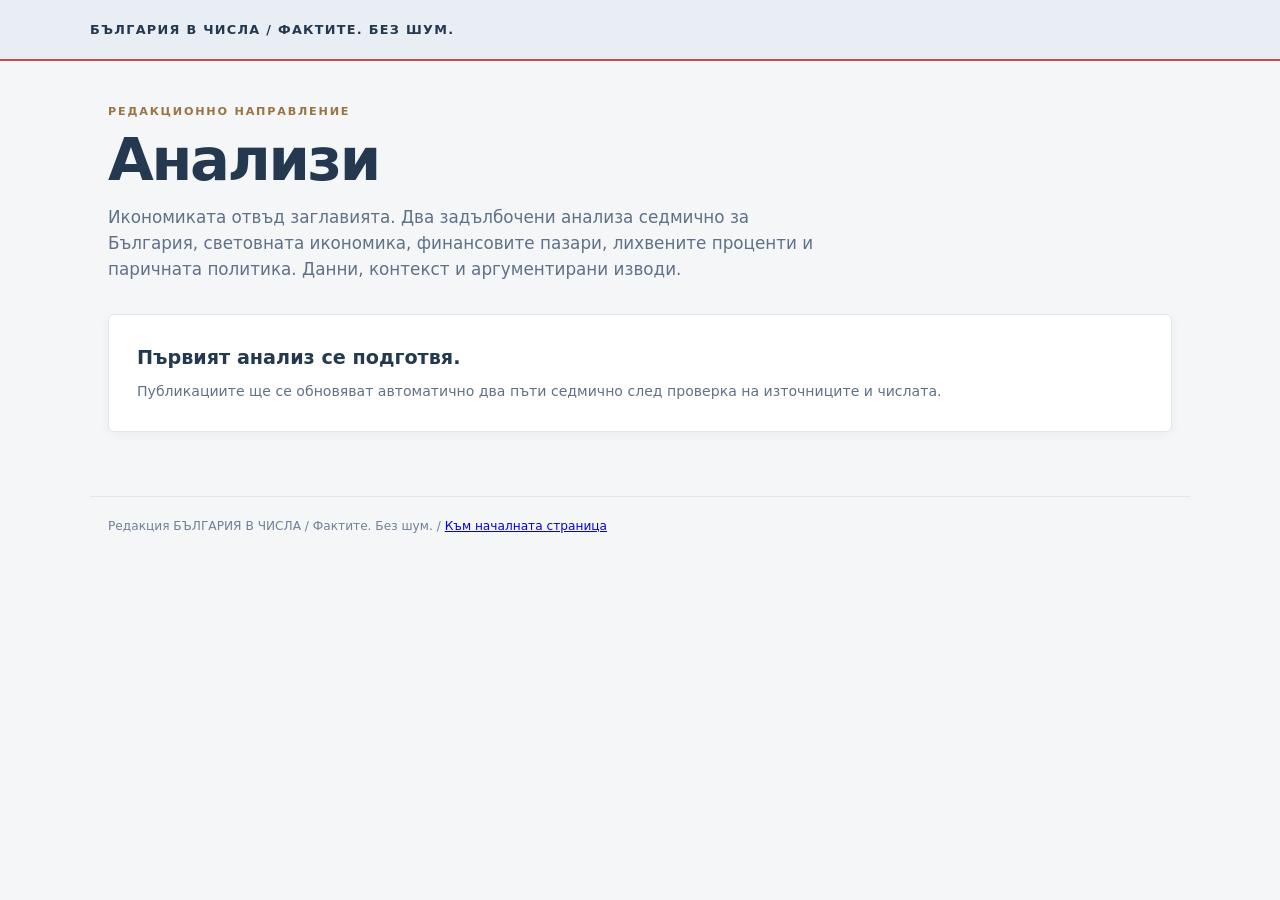
==== analizi/index.html @ 0a6eed20 "Add automated weekly analysis publishing system" ====
<!doctype html>
<html lang="bg"><head><meta charset="utf-8"><meta name="viewport" content="width=device-width,initial-scale=1">
<title>Анализи | БЪЛГАРИЯ В ЧИСЛА</title><meta name="description" content="Икономиката отвъд заглавията. Анализи за България, световната икономика, финансовите пазари и паричната политика.">
<meta name="robots" content="index,follow"><link rel="canonical" href="https://bgvchisla.com/analizi/">
<style>
:root{--navy:#24384f;--blue:#315f91;--line:#e1e6eb;--paper:#f4f6f8;--muted:#718096}
*{box-sizing:border-box}body{margin:0;background:var(--paper);color:#263445;font:16px/1.55 Inter,system-ui}
header{background:#e8eef4;border-bottom:2px solid #bd514b;padding:17px max(18px,calc((100% - 1100px)/2))}
header a{color:var(--navy);text-decoration:none;font-weight:850;letter-spacing:.1em;font-size:.8rem}
main{max-width:1100px;margin:0 auto;padding:42px 18px 64px}.kicker{font-size:.7rem;font-weight:850;letter-spacing:.16em;color:#9b7445}
h1{font-size:clamp(2.2rem,5vw,3.7rem);line-height:1.08;letter-spacing:-.04em;color:var(--navy);margin:8px 0 12px}
.lead{max-width:720px;color:#607187;font-size:1.05rem;margin:0 0 32px}
.grid{display:grid;grid-template-columns:repeat(2,minmax(0,1fr));gap:16px}
.empty{grid-column:1/-1;background:#fff;border:1px solid var(--line);border-radius:6px;padding:28px;box-shadow:0 3px 12px #24384f0a}
.empty strong{font-size:1.2rem;color:var(--navy)}.empty p{font-size:.88rem;color:#607187;margin:8px 0 0}
footer{max-width:1100px;margin:0 auto;padding:20px 18px 40px;color:var(--muted);font-size:.76rem;border-top:1px solid var(--line)}
@media(max-width:680px){main{padding-top:28px}.grid{grid-template-columns:1fr}}
</style></head><body>
<header><a href="/">БЪЛГАРИЯ В ЧИСЛА / ФАКТИТЕ. БЕЗ ШУМ.</a></header>
<main><div class="kicker">РЕДАКЦИОННО НАПРАВЛЕНИЕ</div><h1>Анализи</h1>
<p class="lead">Икономиката отвъд заглавията. Два задълбочени анализа седмично за България, световната икономика, финансовите пазари, лихвените проценти и паричната политика. Данни, контекст и аргументирани изводи.</p>
<div class="grid"><div class="empty"><strong>Първият анализ се подготвя.</strong><p>Публикациите ще се обновяват автоматично два пъти седмично след проверка на източниците и числата.</p></div></div></main>
<footer>Редакция БЪЛГАРИЯ В ЧИСЛА / Фактите. Без шум. / <a href="/">Към началната страница</a></footer>
</body></html>
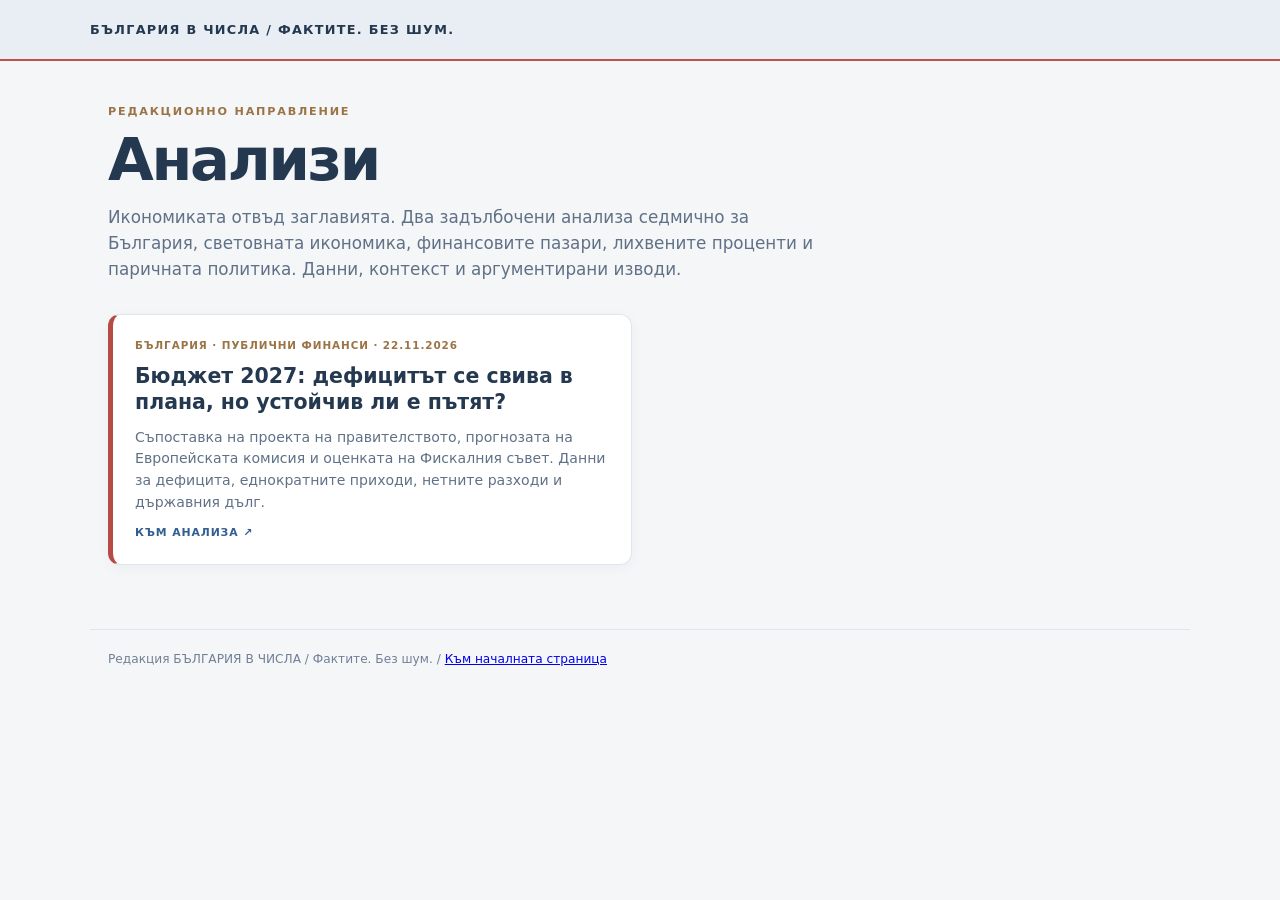
==== commit fad88223: "Add first analysis to editorial archive" ====
--- a/analizi/index.html
+++ b/analizi/index.html
@@ -11,14 +11,21 @@
 h1{font-size:clamp(2.2rem,5vw,3.7rem);line-height:1.08;letter-spacing:-.04em;color:var(--navy);margin:8px 0 12px}
 .lead{max-width:720px;color:#607187;font-size:1.05rem;margin:0 0 32px}
 .grid{display:grid;grid-template-columns:repeat(2,minmax(0,1fr));gap:16px}
-.empty{grid-column:1/-1;background:#fff;border:1px solid var(--line);border-radius:6px;padding:28px;box-shadow:0 3px 12px #24384f0a}
-.empty strong{font-size:1.2rem;color:var(--navy)}.empty p{font-size:.88rem;color:#607187;margin:8px 0 0}
+.article-card{display:grid;gap:11px;align-content:start;background:#fff;border:1px solid var(--line);border-left:5px solid #b64b45;border-radius:12px;padding:22px;color:#263445;text-decoration:none;box-shadow:0 3px 14px #24384f0a;transition:transform .18s ease,box-shadow .18s ease}
+.article-card:hover{transform:translateY(-2px);box-shadow:0 8px 22px #24384f14;color:#263445}
+.article-meta{font-size:.65rem;font-weight:900;letter-spacing:.09em;color:#9b7445}
+.article-card strong{font-size:1.28rem;line-height:1.25;color:var(--navy)}
+.article-excerpt{font-size:.88rem;color:#607187}
+.article-read{font-size:.68rem;font-weight:900;letter-spacing:.08em;color:var(--blue)}
+@media(max-width:680px){.article-card{padding:18px}}
 footer{max-width:1100px;margin:0 auto;padding:20px 18px 40px;color:var(--muted);font-size:.76rem;border-top:1px solid var(--line)}
 @media(max-width:680px){main{padding-top:28px}.grid{grid-template-columns:1fr}}
 </style></head><body>
 <header><a href="/">БЪЛГАРИЯ В ЧИСЛА / ФАКТИТЕ. БЕЗ ШУМ.</a></header>
 <main><div class="kicker">РЕДАКЦИОННО НАПРАВЛЕНИЕ</div><h1>Анализи</h1>
 <p class="lead">Икономиката отвъд заглавията. Два задълбочени анализа седмично за България, световната икономика, финансовите пазари, лихвените проценти и паричната политика. Данни, контекст и аргументирани изводи.</p>
-<div class="grid"><div class="empty"><strong>Първият анализ се подготвя.</strong><p>Публикациите ще се обновяват автоматично два пъти седмично след проверка на източниците и числата.</p></div></div></main>
+<div class="grid">
+<a class="article-card" href="/analizi/budget-2027/"><span class="article-meta">БЪЛГАРИЯ · ПУБЛИЧНИ ФИНАНСИ · 22.11.2026</span><strong>Бюджет 2027: дефицитът се свива в плана, но устойчив ли е пътят?</strong><span class="article-excerpt">Съпоставка на проекта на правителството, прогнозата на Европейската комисия и оценката на Фискалния съвет. Данни за дефицита, еднократните приходи, нетните разходи и държавния дълг.</span><span class="article-read">КЪМ АНАЛИЗА ↗</span></a>
+</div></main>
 <footer>Редакция БЪЛГАРИЯ В ЧИСЛА / Фактите. Без шум. / <a href="/">Към началната страница</a></footer>
 </body></html>
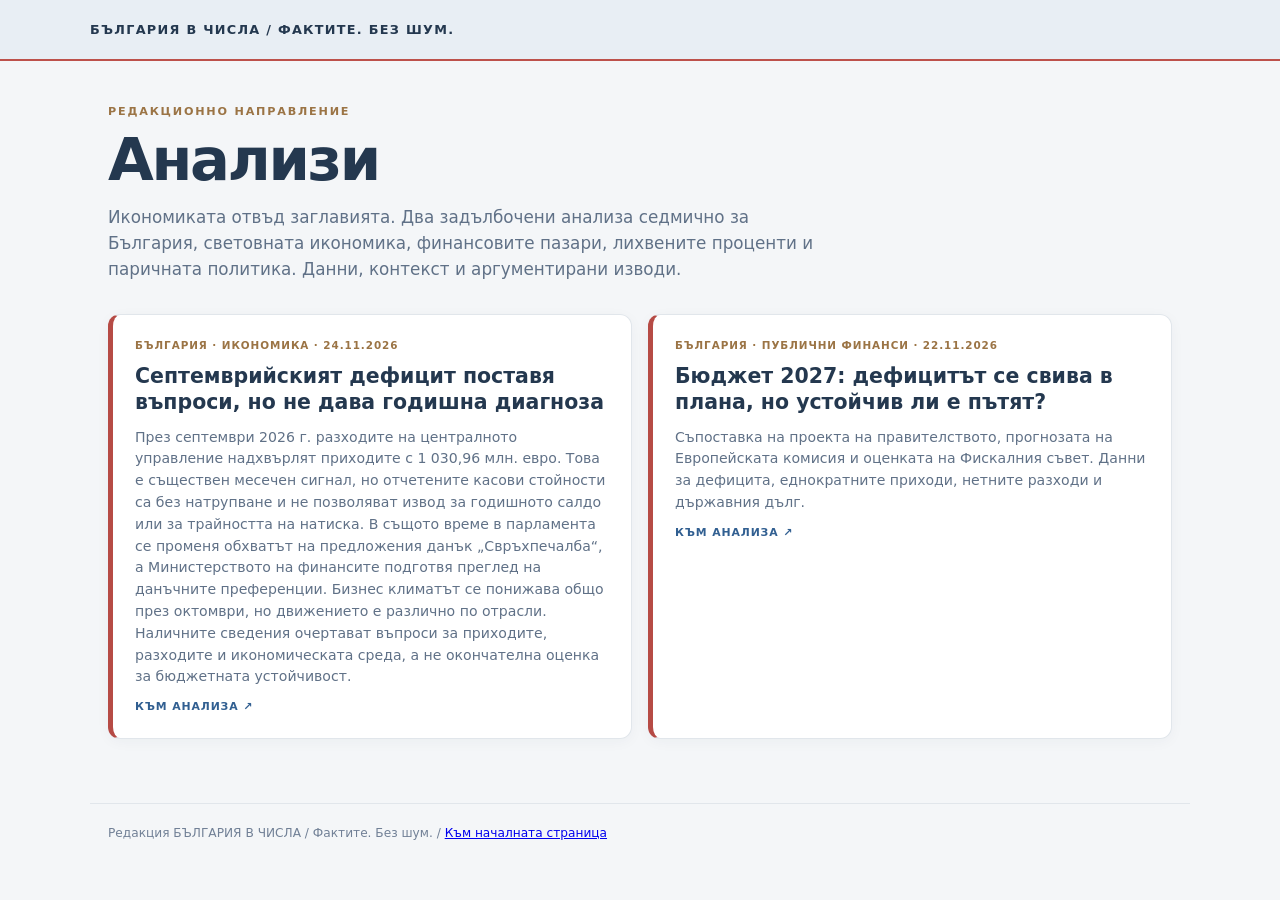
==== commit ad982d23: "Publish automated editorial analysis: septemvriyskiyat-defitsit-postavya-vaprosi-no-ne-dava-godish" ====
--- a/analizi/index.html
+++ b/analizi/index.html
@@ -25,6 +25,7 @@
 <main><div class="kicker">РЕДАКЦИОННО НАПРАВЛЕНИЕ</div><h1>Анализи</h1>
 <p class="lead">Икономиката отвъд заглавията. Два задълбочени анализа седмично за България, световната икономика, финансовите пазари, лихвените проценти и паричната политика. Данни, контекст и аргументирани изводи.</p>
 <div class="grid">
+<a class="article-card" href="/analizi/septemvriyskiyat-defitsit-postavya-vaprosi-no-ne-dava-godish/"><span class="article-meta">БЪЛГАРИЯ · ИКОНОМИКА · 24.11.2026</span><strong>Септемврийският дефицит поставя въпроси, но не дава годишна диагноза</strong><span class="article-excerpt">През септември 2026 г. разходите на централното управление надхвърлят приходите с 1 030,96 млн. евро. Това е съществен месечен сигнал, но отчетените касови стойности са без натрупване и не позволяват извод за годишното салдо или за трайността на натиска. В същото време в парламента се променя обхватът на предложения данък „Свръхпечалба“, а Министерството на финансите подготвя преглед на данъчните преференции. Бизнес климатът се понижава общо през октомври, но движението е различно по отрасли. Наличните сведения очертават въпроси за приходите, разходите и икономическата среда, а не окончателна оценка за бюджетната устойчивост.</span><span class="article-read">КЪМ АНАЛИЗА ↗</span></a>
 <a class="article-card" href="/analizi/budget-2027/"><span class="article-meta">БЪЛГАРИЯ · ПУБЛИЧНИ ФИНАНСИ · 22.11.2026</span><strong>Бюджет 2027: дефицитът се свива в плана, но устойчив ли е пътят?</strong><span class="article-excerpt">Съпоставка на проекта на правителството, прогнозата на Европейската комисия и оценката на Фискалния съвет. Данни за дефицита, еднократните приходи, нетните разходи и държавния дълг.</span><span class="article-read">КЪМ АНАЛИЗА ↗</span></a>
 </div></main>
 <footer>Редакция БЪЛГАРИЯ В ЧИСЛА / Фактите. Без шум. / <a href="/">Към началната страница</a></footer>
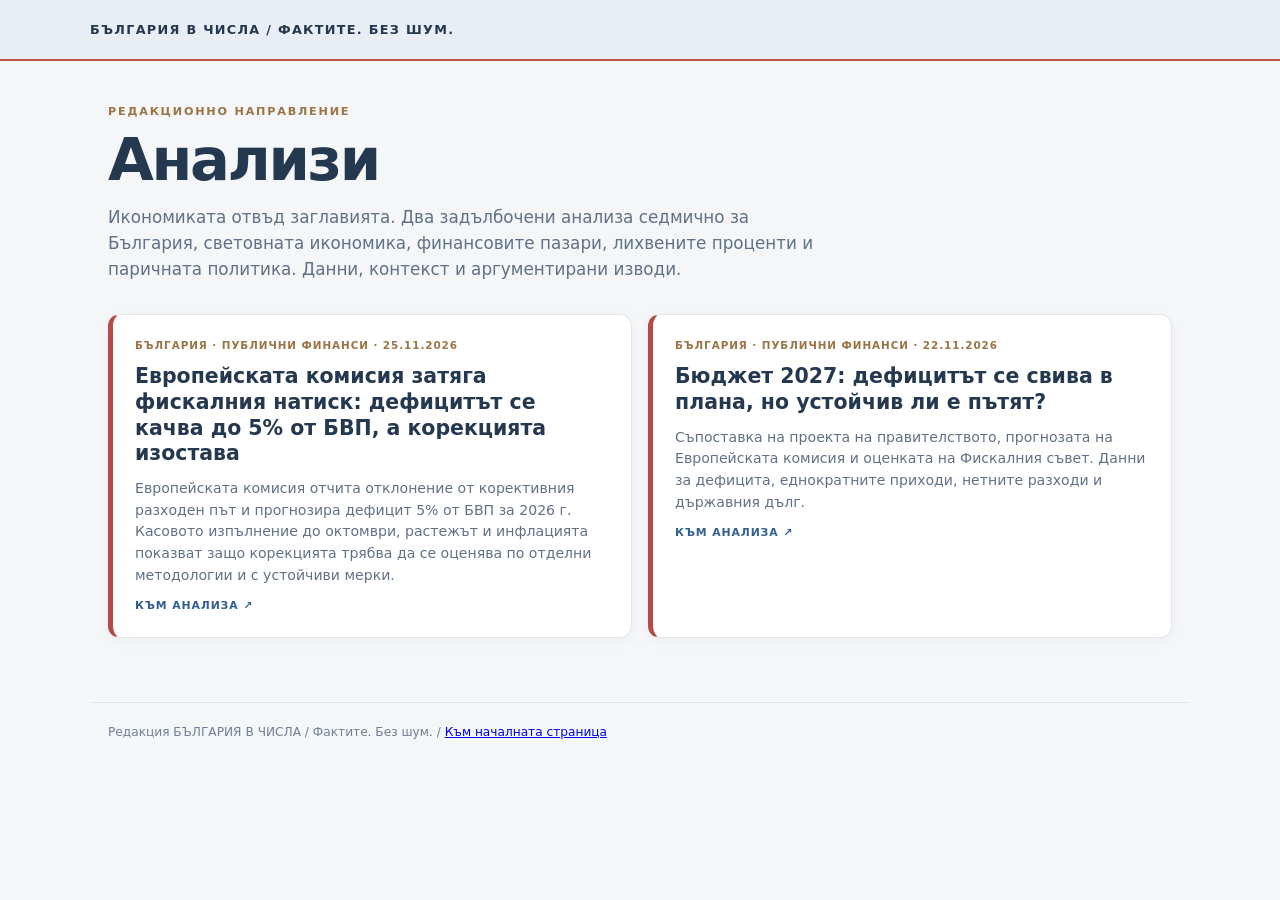
==== commit 99108776: "Add Bulgarian fiscal analysis for 25 November 2026" ====
--- a/analizi/index.html
+++ b/analizi/index.html
@@ -25,7 +25,8 @@
 <main><div class="kicker">РЕДАКЦИОННО НАПРАВЛЕНИЕ</div><h1>Анализи</h1>
 <p class="lead">Икономиката отвъд заглавията. Два задълбочени анализа седмично за България, световната икономика, финансовите пазари, лихвените проценти и паричната политика. Данни, контекст и аргументирани изводи.</p>
 <div class="grid">
-<a class="article-card" href="/analizi/septemvriyskiyat-defitsit-postavya-vaprosi-no-ne-dava-godish/"><span class="article-meta">БЪЛГАРИЯ · ИКОНОМИКА · 24.11.2026</span><strong>Септемврийският дефицит поставя въпроси, но не дава годишна диагноза</strong><span class="article-excerpt">През септември 2026 г. разходите на централното управление надхвърлят приходите с 1 030,96 млн. евро. Това е съществен месечен сигнал, но отчетените касови стойности са без натрупване и не позволяват извод за годишното салдо или за трайността на натиска. В същото време в парламента се променя обхватът на предложения данък „Свръхпечалба“, а Министерството на финансите подготвя преглед на данъчните преференции. Бизнес климатът се понижава общо през октомври, но движението е различно по отрасли. Наличните сведения очертават въпроси за приходите, разходите и икономическата среда, а не окончателна оценка за бюджетната устойчивост.</span><span class="article-read">КЪМ АНАЛИЗА ↗</span></a>
+<a class="article-card" href="/analizi/komisiyata-zatyaga-fiskalniya-natisk-defitsit-5-procenta/"><span class="article-meta">БЪЛГАРИЯ · ПУБЛИЧНИ ФИНАНСИ · 25.11.2026</span><strong>Европейската комисия затяга фискалния натиск: дефицитът се качва до 5% от БВП, а корекцията изостава</strong><span class="article-excerpt">Европейската комисия отчита отклонение от корективния разходен път и прогнозира дефицит 5% от БВП за 2026 г. Касовото изпълнение до октомври, растежът и инфлацията показват защо корекцията трябва да се оценява по отделни методологии и с устойчиви мерки.</span><span class="article-read">КЪМ АНАЛИЗА ↗</span></a>
+
 <a class="article-card" href="/analizi/budget-2027/"><span class="article-meta">БЪЛГАРИЯ · ПУБЛИЧНИ ФИНАНСИ · 22.11.2026</span><strong>Бюджет 2027: дефицитът се свива в плана, но устойчив ли е пътят?</strong><span class="article-excerpt">Съпоставка на проекта на правителството, прогнозата на Европейската комисия и оценката на Фискалния съвет. Данни за дефицита, еднократните приходи, нетните разходи и държавния дълг.</span><span class="article-read">КЪМ АНАЛИЗА ↗</span></a>
 </div></main>
 <footer>Редакция БЪЛГАРИЯ В ЧИСЛА / Фактите. Без шум. / <a href="/">Към началната страница</a></footer>
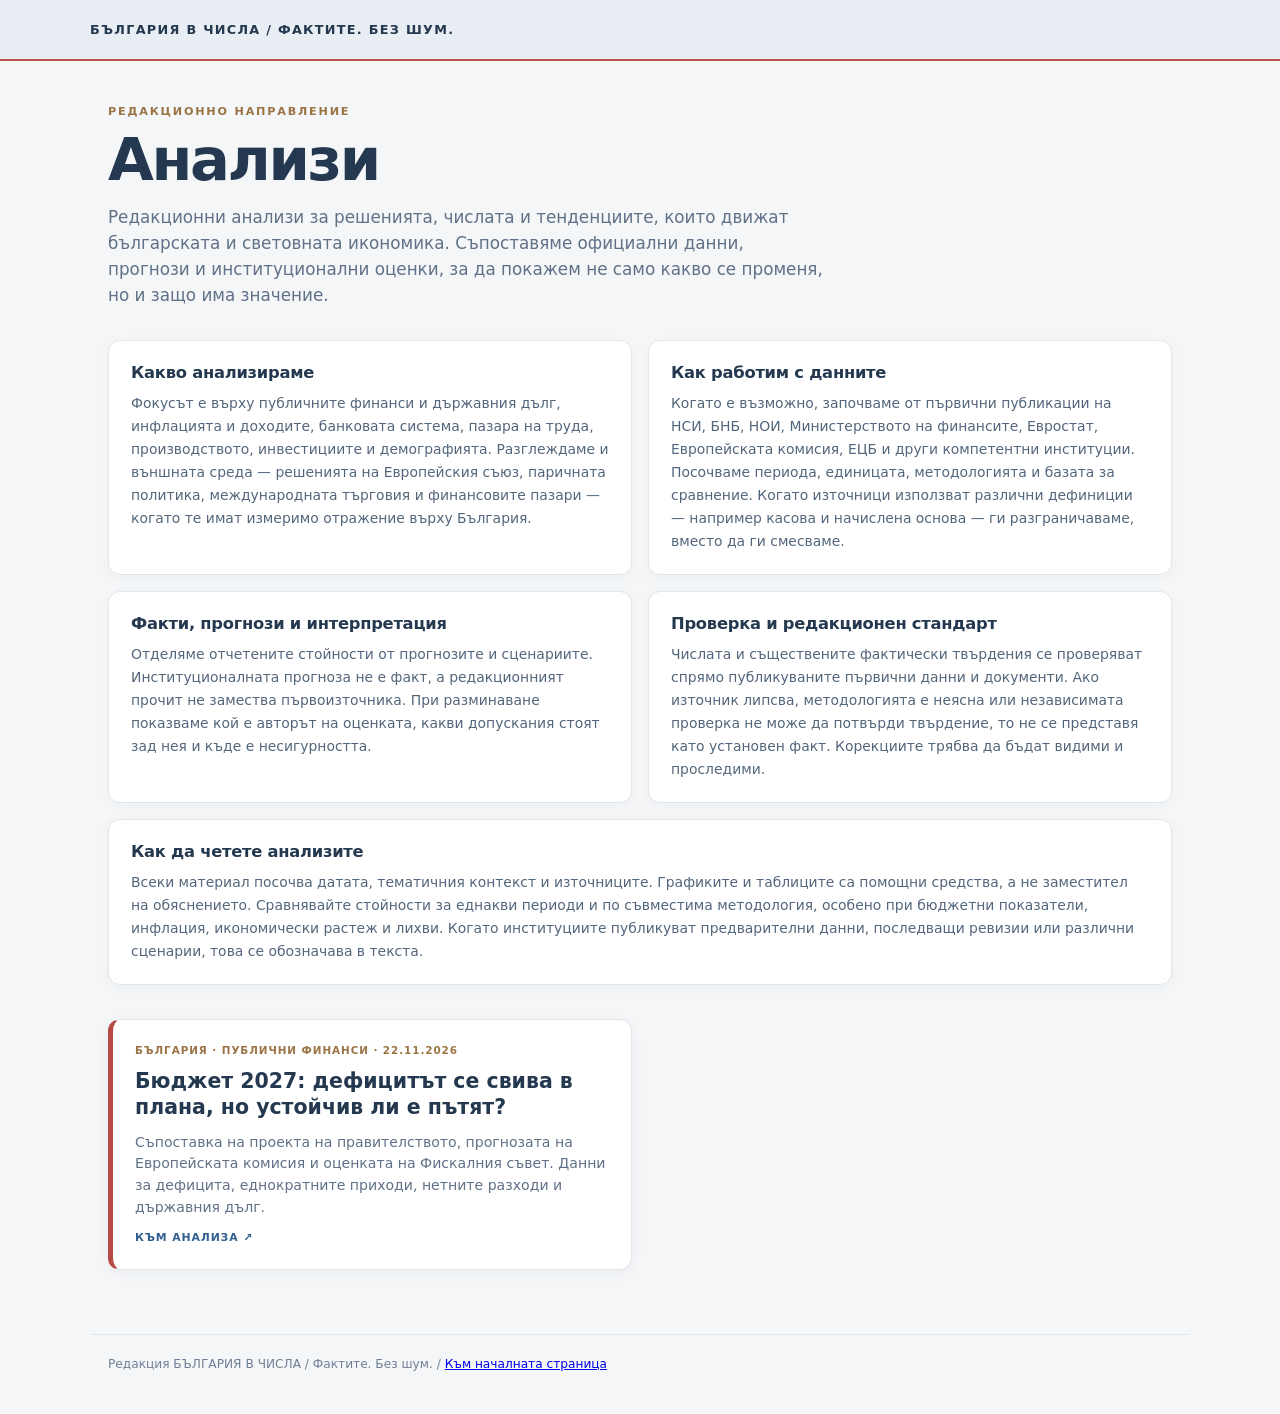
==== commit 46082350: "Rebase stage-one SEO improvements onto latest main" ====
--- a/analizi/index.html
+++ b/analizi/index.html
@@ -17,16 +17,41 @@
 .article-card strong{font-size:1.28rem;line-height:1.25;color:var(--navy)}
 .article-excerpt{font-size:.88rem;color:#607187}
 .article-read{font-size:.68rem;font-weight:900;letter-spacing:.08em;color:var(--blue)}
+.editorial-guide{display:grid;grid-template-columns:repeat(2,minmax(0,1fr));gap:16px;margin:0 0 34px}
+.editorial-block{background:#fff;border:1px solid var(--line);border-radius:12px;padding:21px 22px;box-shadow:0 3px 14px #24384f08}
+.editorial-block h2{margin:0 0 9px;color:var(--navy);font-size:1.02rem;line-height:1.3;letter-spacing:-.015em}
+.editorial-block p{margin:0;color:#53667b;font-size:.87rem;line-height:1.65}
+.editorial-block.wide{grid-column:1/-1}
 @media(max-width:680px){.article-card{padding:18px}}
 footer{max-width:1100px;margin:0 auto;padding:20px 18px 40px;color:var(--muted);font-size:.76rem;border-top:1px solid var(--line)}
-@media(max-width:680px){main{padding-top:28px}.grid{grid-template-columns:1fr}}
+@media(max-width:680px){main{padding-top:28px}.grid{grid-template-columns:1fr}.editorial-guide{grid-template-columns:1fr}.editorial-block.wide{grid-column:auto}.editorial-block{padding:18px}}
 </style></head><body>
 <header><a href="/">БЪЛГАРИЯ В ЧИСЛА / ФАКТИТЕ. БЕЗ ШУМ.</a></header>
 <main><div class="kicker">РЕДАКЦИОННО НАПРАВЛЕНИЕ</div><h1>Анализи</h1>
-<p class="lead">Икономиката отвъд заглавията. Два задълбочени анализа седмично за България, световната икономика, финансовите пазари, лихвените проценти и паричната политика. Данни, контекст и аргументирани изводи.</p>
+<p class="lead">Редакционни анализи за решенията, числата и тенденциите, които движат българската и световната икономика. Съпоставяме официални данни, прогнози и институционални оценки, за да покажем не само какво се променя, но и защо има значение.</p>
+<section class="editorial-guide" aria-label="Редакционен подход">
+  <div class="editorial-block">
+    <h2>Какво анализираме</h2>
+    <p>Фокусът е върху публичните финанси и държавния дълг, инфлацията и доходите, банковата система, пазара на труда, производството, инвестициите и демографията. Разглеждаме и външната среда — решенията на Европейския съюз, паричната политика, международната търговия и финансовите пазари — когато те имат измеримо отражение върху България.</p>
+  </div>
+  <div class="editorial-block">
+    <h2>Как работим с данните</h2>
+    <p>Когато е възможно, започваме от първични публикации на НСИ, БНБ, НОИ, Министерството на финансите, Евростат, Европейската комисия, ЕЦБ и други компетентни институции. Посочваме периода, единицата, методологията и базата за сравнение. Когато източници използват различни дефиниции — например касова и начислена основа — ги разграничаваме, вместо да ги смесваме.</p>
+  </div>
+  <div class="editorial-block">
+    <h2>Факти, прогнози и интерпретация</h2>
+    <p>Отделяме отчетените стойности от прогнозите и сценариите. Институционалната прогноза не е факт, а редакционният прочит не замества първоизточника. При разминаване показваме кой е авторът на оценката, какви допускания стоят зад нея и къде е несигурността.</p>
+  </div>
+  <div class="editorial-block">
+    <h2>Проверка и редакционен стандарт</h2>
+    <p>Числата и съществените фактически твърдения се проверяват спрямо публикуваните първични данни и документи. Ако източник липсва, методологията е неясна или независимата проверка не може да потвърди твърдение, то не се представя като установен факт. Корекциите трябва да бъдат видими и проследими.</p>
+  </div>
+  <div class="editorial-block wide">
+    <h2>Как да четете анализите</h2>
+    <p>Всеки материал посочва датата, тематичния контекст и източниците. Графиките и таблиците са помощни средства, а не заместител на обяснението. Сравнявайте стойности за еднакви периоди и по съвместима методология, особено при бюджетни показатели, инфлация, икономически растеж и лихви. Когато институциите публикуват предварителни данни, последващи ревизии или различни сценарии, това се обозначава в текста.</p>
+  </div>
+</section>
 <div class="grid">
-<a class="article-card" href="/analizi/komisiyata-zatyaga-fiskalniya-natisk-defitsit-5-procenta/"><span class="article-meta">БЪЛГАРИЯ · ПУБЛИЧНИ ФИНАНСИ · 25.11.2026</span><strong>Европейската комисия затяга фискалния натиск: дефицитът се качва до 5% от БВП, а корекцията изостава</strong><span class="article-excerpt">Европейската комисия отчита отклонение от корективния разходен път и прогнозира дефицит 5% от БВП за 2026 г. Касовото изпълнение до октомври, растежът и инфлацията показват защо корекцията трябва да се оценява по отделни методологии и с устойчиви мерки.</span><span class="article-read">КЪМ АНАЛИЗА ↗</span></a>
-
 <a class="article-card" href="/analizi/budget-2027/"><span class="article-meta">БЪЛГАРИЯ · ПУБЛИЧНИ ФИНАНСИ · 22.11.2026</span><strong>Бюджет 2027: дефицитът се свива в плана, но устойчив ли е пътят?</strong><span class="article-excerpt">Съпоставка на проекта на правителството, прогнозата на Европейската комисия и оценката на Фискалния съвет. Данни за дефицита, еднократните приходи, нетните разходи и държавния дълг.</span><span class="article-read">КЪМ АНАЛИЗА ↗</span></a>
 </div></main>
 <footer>Редакция БЪЛГАРИЯ В ЧИСЛА / Фактите. Без шум. / <a href="/">Към началната страница</a></footer>
